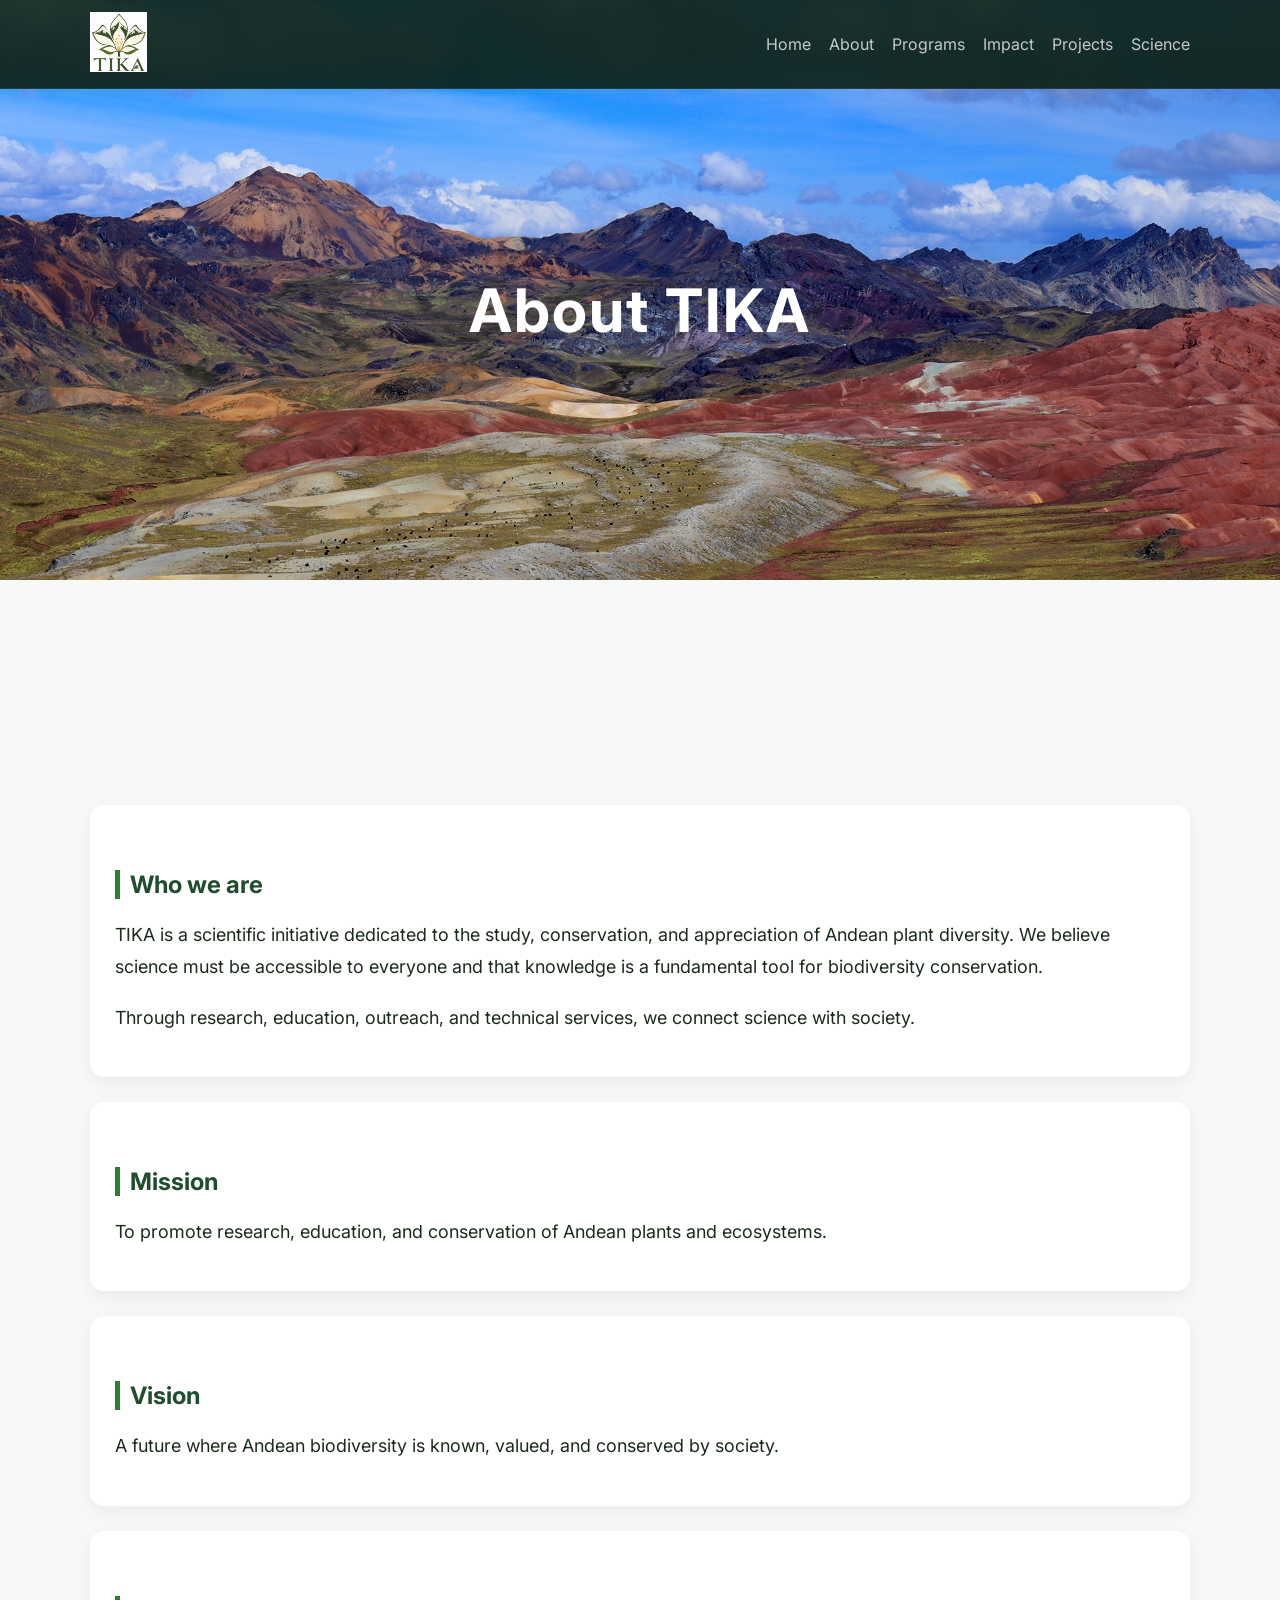
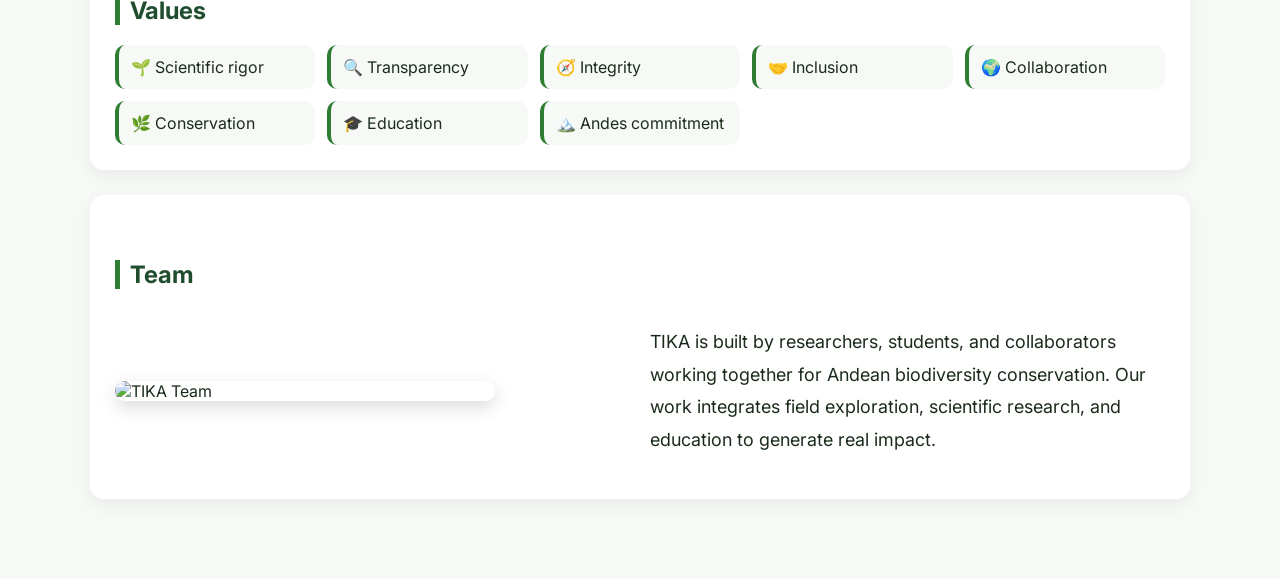
==== about.html @ 6684f962 "about.html" ====
<!DOCTYPE html>
<html lang="en">
<head>
  <meta charset="UTF-8">
  <meta name="viewport" content="width=device-width, initial-scale=1.0">

  <title>About | TIKA</title>

  <link rel="stylesheet" href="style.css">
  <link href="https://fonts.googleapis.com/css2?family=Inter:wght@300;400;600;700&display=swap" rel="stylesheet">

  <style>

  /* HEADER */
  header {
    position: fixed;
    top: 0;
    width: 100%;
    background: rgba(10, 30, 18, 0.88);
    backdrop-filter: blur(12px);
    z-index: 1000;
    border-bottom: 1px solid rgba(255,255,255,0.08);
  }

  .header-container {
    max-width: 1100px;
    margin: auto;
    display: flex;
    justify-content: flex-start;
    align-items: center;
    padding: 12px 20px;
  }

  nav {
    margin-left: auto;
    display: flex;
    gap: 18px;
  }

  .logo img {
    height: 60px;
  }

  nav a {
    color: white;
    text-decoration: none;
    font-size: 16px;
    opacity: 0.75;
    transition: 0.3s;
  }

  nav a:hover {
    opacity: 1;
  }

  /* HERO */
  .hero {
    height: 60vh;
    background-image: url("background2.JPG");
    background-size: cover;
    background-position: center;
    background-repeat: no-repeat;

    display: flex;
    justify-content: center;
    align-items: center;
    text-align: center;

    color: white;
    padding: 20px;
  }

  .hero h1 {
  font-size: 60px;
  margin-bottom: 10px;
  letter-spacing: 2px;
  color: white;
}

  /* CONTENIDO */
  .container {
    max-width: 1100px;
    margin: auto;
    padding: 120px 20px 80px;
    color: #1b2b1b;
  }

  h1 {
    color: #1f4d2e;
    font-size: 45px;
  }

  h2 {
    margin-top: 40px;
    color: #1f4d2e;
  }

  p {
    font-size: 18px;
    line-height: 1.8;
  }

  /* SECCIONES */
  .section {
    margin-top: 25px;
    padding: 25px;
    background: white;
    border-radius: 14px;
    box-shadow: 0 6px 18px rgba(0,0,0,0.06);
  }

  /* VALUES */
  .values {
    display: grid;
    grid-template-columns: repeat(auto-fit, minmax(180px, 1fr));
    gap: 12px;
  }

  .value-card {
    background: #f7f9f7;
    padding: 12px;
    border-left: 4px solid #2e7d32;
    border-radius: 10px;
  }

  /* TEAM */
  .team {
    display: grid;
    grid-template-columns: 1fr 1fr;
    gap: 20px;
    align-items: center;
  }

  .team img {
    width: 100%;
    max-width: 380px;
    border-radius: 14px;
    box-shadow: 0 6px 18px rgba(0,0,0,0.15);
  }

  @media (max-width: 768px) {
    .team {
      grid-template-columns: 1fr;
      text-align: center;
    }
  }

  </style>
</head>

<body>

<!-- HEADER -->
<header>
  <div class="header-container">

    <div class="logo">
      <img src="logo.png" alt="TIKA Logo">
    </div>

    <nav>
      <a href="index.html">Home</a>
      <a href="about.html">About</a>
      <a href="programs.html">Programs</a>
      <a href="impact.html">Impact</a>
      <a href="projects.html">Projects</a>
      <a href="science.html">Science</a>
      
    </nav>

  </div>
</header>

<!-- HERO (CORRECTO) -->
<section class="hero">
  <h1>About TIKA</h1>
</section>

<!-- CONTENT -->
<div class="container">

<!-- INTRO -->
<div class="section">
  <h2>Who we are</h2>
  <p>
    TIKA is a scientific initiative dedicated to the study, conservation, and appreciation of Andean plant diversity.
    We believe science must be accessible to everyone and that knowledge is a fundamental tool for biodiversity conservation.
  </p>
  <p>
    Through research, education, outreach, and technical services, we connect science with society.
  </p>
</div>

<!-- MISSION -->
<div class="section">
  <h2>Mission</h2>
  <p>To promote research, education, and conservation of Andean plants and ecosystems.</p>
</div>

<!-- VISION -->
<div class="section">
  <h2>Vision</h2>
  <p>A future where Andean biodiversity is known, valued, and conserved by society.</p>
</div>

<!-- VALUES -->
<div class="section">
  <h2>Values</h2>

  <div class="values">
    <div class="value-card">🌱 Scientific rigor</div>
    <div class="value-card">🔍 Transparency</div>
    <div class="value-card">🧭 Integrity</div>
    <div class="value-card">🤝 Inclusion</div>
    <div class="value-card">🌍 Collaboration</div>
    <div class="value-card">🌿 Conservation</div>
    <div class="value-card">🎓 Education</div>
    <div class="value-card">🏔️ Andes commitment</div>
  </div>

</div>

<!-- TEAM -->
<div class="section">
  <h2>Team</h2>

  <div class="team">

    <img src="team.JPG" alt="TIKA Team">

    <p>
      TIKA is built by researchers, students, and collaborators working together for Andean biodiversity conservation.
      Our work integrates field exploration, scientific research, and education to generate real impact.
    </p>

  </div>

</div>

</div>

</body>
</html>
---- style.css ----
/* =========================
   TIKA GLOBAL STYLE
========================= */

body {
  margin: 0;
  font-family: "Inter", sans-serif;
  background: #f7f9f7;
  color: #1b2b1b;
}

/* =========================
   HEADER
========================= */

header {
  position: fixed;
  top: 0;
  width: 100%;
  background: rgba(16, 45, 28, 0.92);
  backdrop-filter: blur(10px);
  z-index: 1000;
}

.header-container {
  max-width: 1100px;
  margin: auto;
  display: flex;
  justify-content: flex-start;
  align-items: center;
  padding: 12px 20px;
}

nav {
  display: flex;
  gap: 18px;
  margin-left: auto;
}

nav a {
  color: white;
  text-decoration: none;
  font-size: 14px;
  font-weight: 400;
  opacity: 0.85;
  white-space: nowrap;
}

nav a:hover {
  opacity: 1;
}

.logo img {
  height: 45px;
}

/* =========================
   HERO
========================= */

.hero {
  height: 95vh;

  background-size: cover;
  background-position: center;
  background-repeat: no-repeat;

  display: flex;
  flex-direction: column;
  justify-content: center;
  align-items: center;
  text-align: center;

  color: white;
  padding: 20px;
}

/* INDEX */
.index-hero {
  background-image: url("background.JPG");
}

/* SCIENCE */
.science-hero {
  background-image: url("background1.JPG");
}

/* ABOUT */
.about-hero {
  background-image: url("background2.JPG");
}

.hero h1 {
  font-size: 64px;
  margin-bottom: 10px;
  letter-spacing: 2px;
}

.hero p.main {
  font-size: 34px;
  font-weight: 700;
  max-width: 900px;
  margin: 10px 0;
}

.hero p.sub {
  font-size: 20px;
  opacity: 0.95;
  max-width: 750px;
}

.btn {
  margin-top: 20px;
  padding: 12px 22px;
  background: #2e7d32;
  color: white;
  text-decoration: none;
  border-radius: 25px;
}

/* =========================
   CONTENT
========================= */

.container {
  max-width: 1100px;
  margin: auto;
  padding: 80px 20px;
}

section {
  margin-bottom: 80px;
}

h1 {
  color: #1f4d2e;
  font-size: 42px;
}

h2 {
  color: #1f4d2e;
  border-left: 5px solid #2e7d32;
  padding-left: 10px;
}

/* =========================
   GRIDS / CARDS
========================= */

.grid {
  display: grid;
  grid-template-columns: repeat(auto-fit, minmax(250px, 1fr));
  gap: 20px;
}

.card {
  background: white;
  padding: 22px;
  border-radius: 12px;
  box-shadow: 0 4px 14px rgba(0,0,0,0.08);
}

/* =========================
   SCIENCE BLOCKS
========================= */

.block {
  display: grid;
  grid-template-columns: 1fr 1fr;
  gap: 25px;
  align-items: center;

  background: white;
  padding: 20px;
  border-radius: 14px;
  margin-bottom: 25px;
  box-shadow: 0 6px 18px rgba(0,0,0,0.06);
}

.block img {
  width: 100%;
  max-width: 420px;
  height: 280px;
  object-fit: cover;

  border-radius: 14px;
  box-shadow: 0 6px 18px rgba(0,0,0,0.15);
  transition: 0.3s;
}

.block img:hover {
  transform: scale(1.02);
}

/* =========================
   FOOTER
========================= */

footer {
  background: #0f2a18;
  color: white;
  text-align: center;
  padding: 30px;
}

/* =========================
   RESPONSIVE
========================= */

@media (max-width: 768px) {

  .hero h1 {
    font-size: 38px;
  }

  .hero p.main {
    font-size: 22px;
  }

  .block {
    grid-template-columns: 1fr;
    text-align: center;
  }

  .block img {
    margin: auto;
  }
}
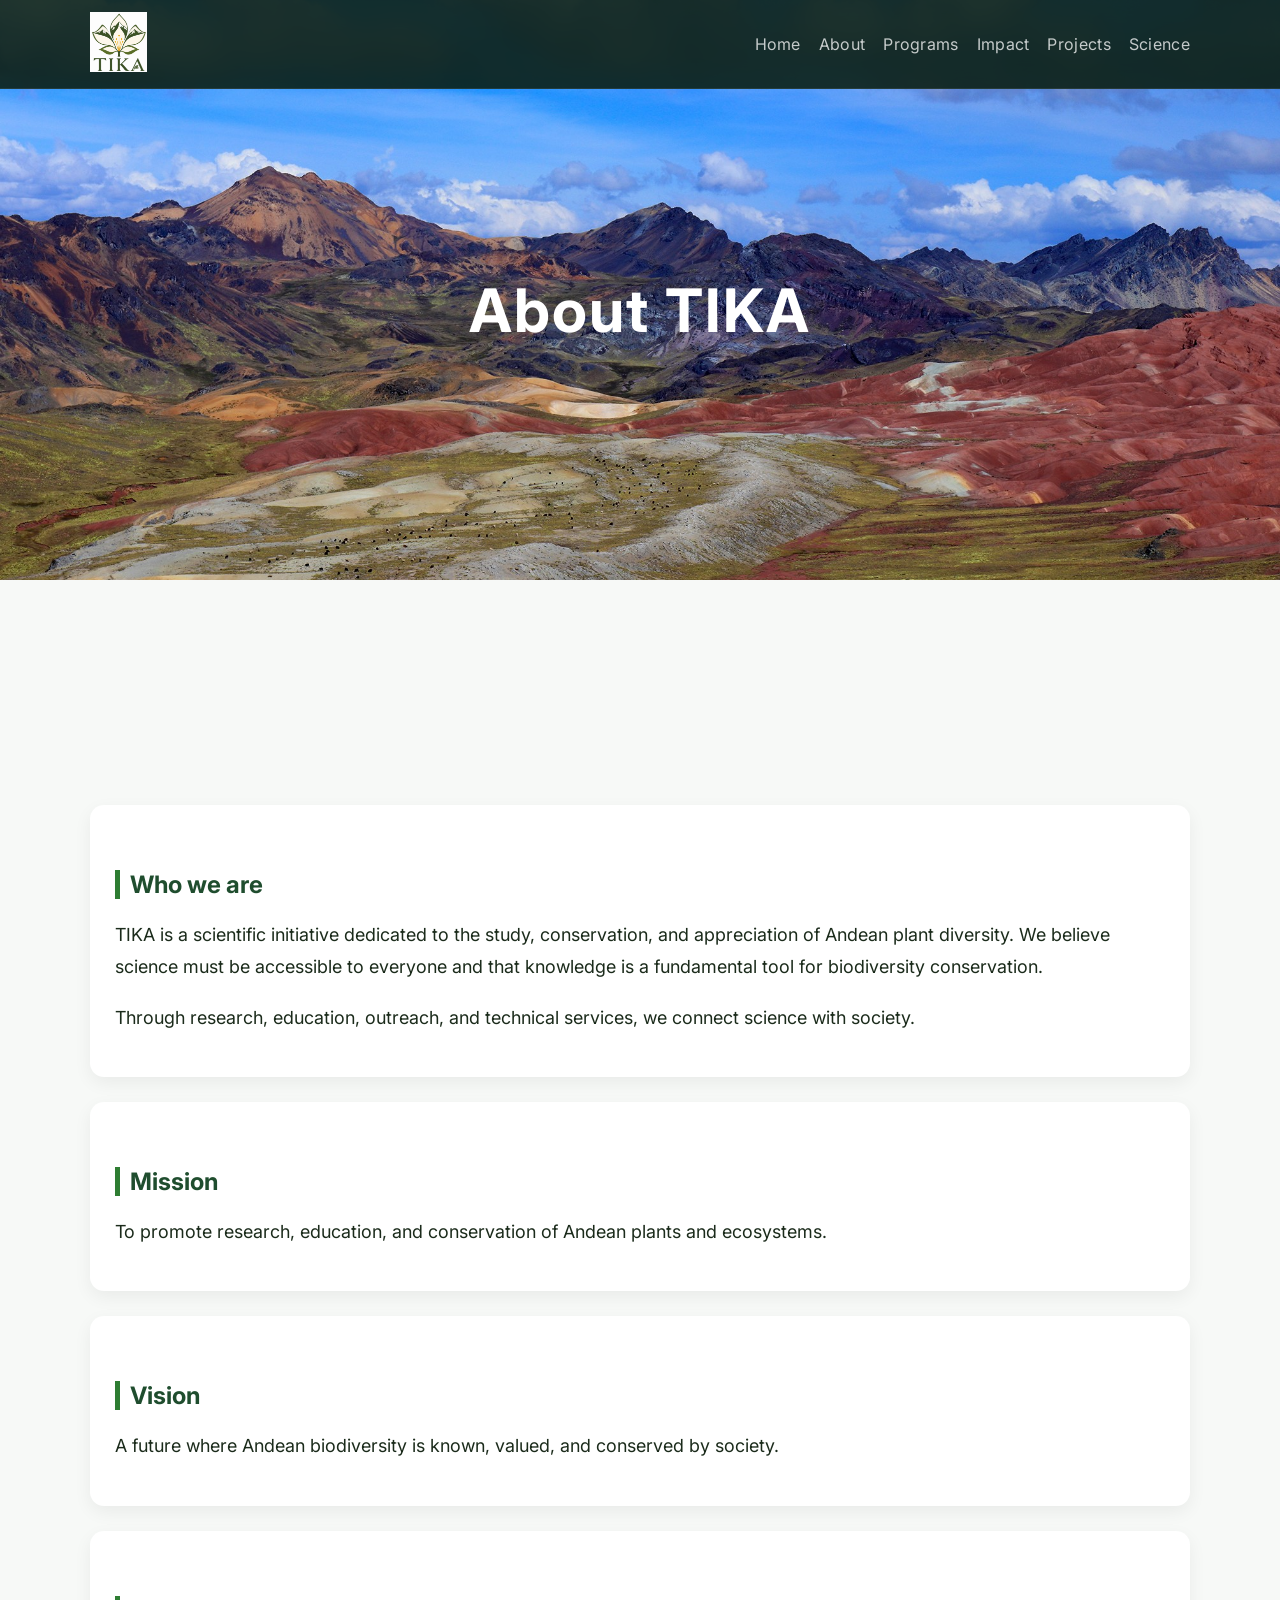
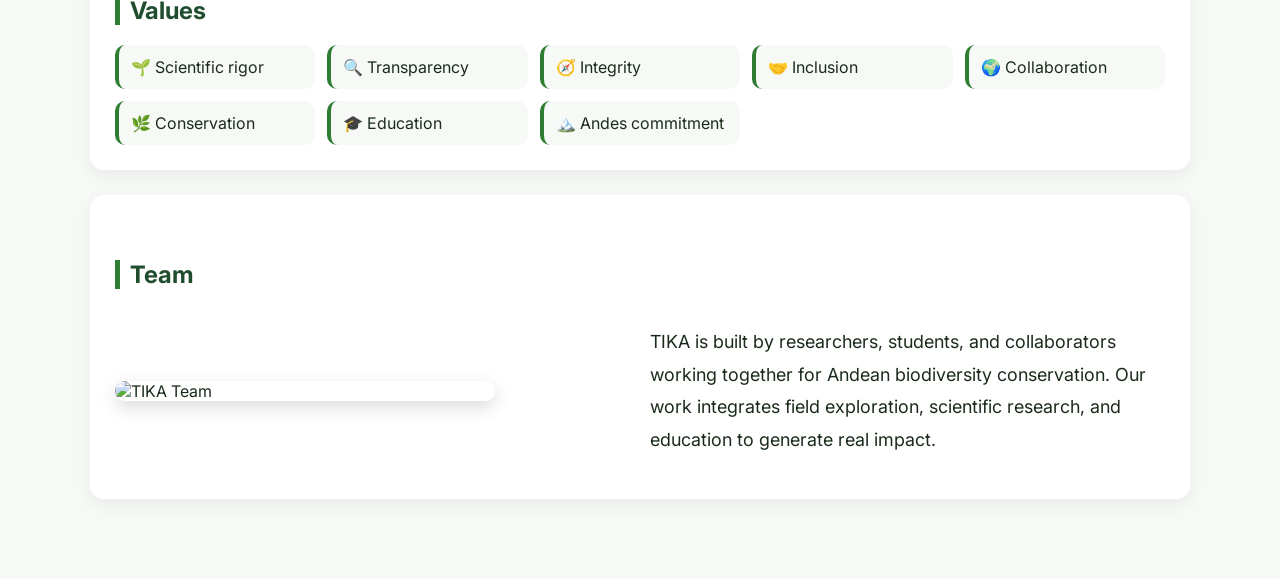
==== commit 2e1a2abc: "about.html" ====
--- a/about.html
+++ b/about.html
@@ -172,7 +172,7 @@
 </header>
 
 <!-- HERO (CORRECTO) -->
-<section class="hero">
+<section class="hero about-hero">
   <h1>About TIKA</h1>
 </section>
 
--- a/style.css
+++ b/style.css
@@ -1,4 +1,3 @@
-
 /* =========================
    TIKA GLOBAL STYLE
 ========================= */
@@ -41,22 +40,25 @@
 nav a {
   color: white;
   text-decoration: none;
-  font-size: 14px;
+  font-size: 15px;
   font-weight: 400;
   opacity: 0.85;
   white-space: nowrap;
+  letter-spacing: 0.3px;
+  transition: 0.3s;
 }
 
 nav a:hover {
   opacity: 1;
 }
 
+/* LOGO */
 .logo img {
-  height: 45px;
-}
-
-/* =========================
-   HERO
+  height: 60px;
+}
+
+/* =========================
+   HERO BASE
 ========================= */
 
 .hero {
@@ -76,25 +78,25 @@
   padding: 20px;
 }
 
-/* INDEX */
+/* HERO BACKGROUNDS */
 .index-hero {
   background-image: url("background.JPG");
 }
 
-/* SCIENCE */
 .science-hero {
   background-image: url("background1.JPG");
 }
 
-/* ABOUT */
 .about-hero {
   background-image: url("background2.JPG");
 }
 
+/* HERO TEXT (UNIFICADO) */
 .hero h1 {
   font-size: 64px;
   margin-bottom: 10px;
   letter-spacing: 2px;
+  color: white;
 }
 
 .hero p.main {
@@ -102,14 +104,17 @@
   font-weight: 700;
   max-width: 900px;
   margin: 10px 0;
+  color: white;
 }
 
 .hero p.sub {
   font-size: 20px;
   opacity: 0.95;
   max-width: 750px;
-}
-
+  color: white;
+}
+
+/* BOTÓN */
 .btn {
   margin-top: 20px;
   padding: 12px 22px;
@@ -145,7 +150,7 @@
 }
 
 /* =========================
-   GRIDS / CARDS
+   GRID / CARDS
 ========================= */
 
 .grid {
@@ -181,7 +186,7 @@
 .block img {
   width: 100%;
   max-width: 420px;
-  height: 280px;
+  height: 300px;
   object-fit: cover;
 
   border-radius: 14px;
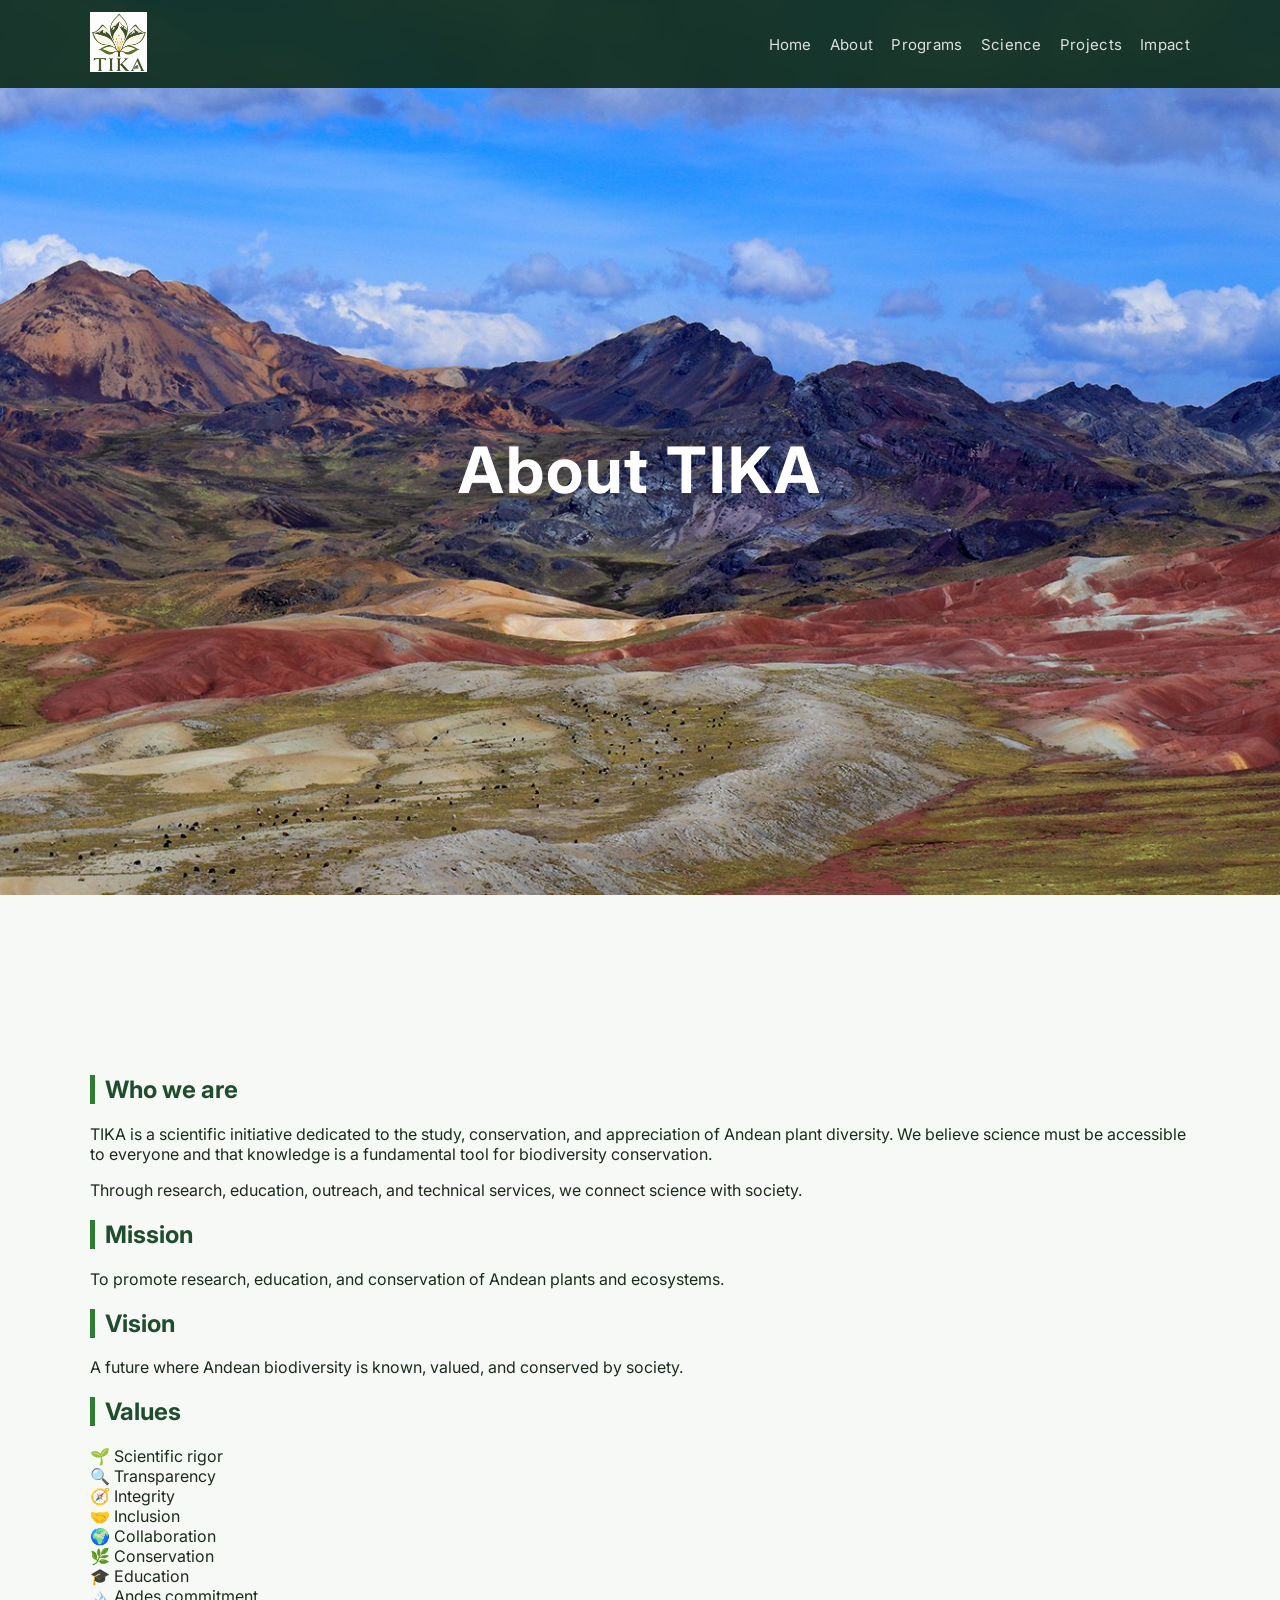
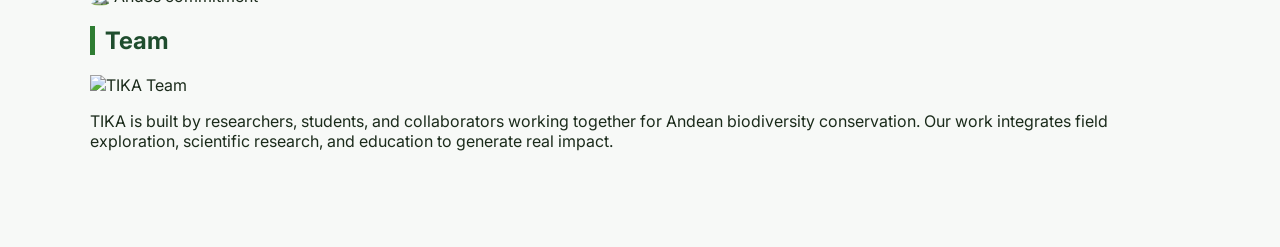
==== commit 277962f7: "about.html" ====
--- a/about.html
+++ b/about.html
@@ -8,149 +8,11 @@
 
   <link rel="stylesheet" href="style.css">
   <link href="https://fonts.googleapis.com/css2?family=Inter:wght@300;400;600;700&display=swap" rel="stylesheet">
-
-  <style>
-
-  /* HEADER */
-  header {
-    position: fixed;
-    top: 0;
-    width: 100%;
-    background: rgba(10, 30, 18, 0.88);
-    backdrop-filter: blur(12px);
-    z-index: 1000;
-    border-bottom: 1px solid rgba(255,255,255,0.08);
-  }
-
-  .header-container {
-    max-width: 1100px;
-    margin: auto;
-    display: flex;
-    justify-content: flex-start;
-    align-items: center;
-    padding: 12px 20px;
-  }
-
-  nav {
-    margin-left: auto;
-    display: flex;
-    gap: 18px;
-  }
-
-  .logo img {
-    height: 60px;
-  }
-
-  nav a {
-    color: white;
-    text-decoration: none;
-    font-size: 16px;
-    opacity: 0.75;
-    transition: 0.3s;
-  }
-
-  nav a:hover {
-    opacity: 1;
-  }
-
-  /* HERO */
-  .hero {
-    height: 60vh;
-    background-image: url("background2.JPG");
-    background-size: cover;
-    background-position: center;
-    background-repeat: no-repeat;
-
-    display: flex;
-    justify-content: center;
-    align-items: center;
-    text-align: center;
-
-    color: white;
-    padding: 20px;
-  }
-
-  .hero h1 {
-  font-size: 60px;
-  margin-bottom: 10px;
-  letter-spacing: 2px;
-  color: white;
-}
-
-  /* CONTENIDO */
-  .container {
-    max-width: 1100px;
-    margin: auto;
-    padding: 120px 20px 80px;
-    color: #1b2b1b;
-  }
-
-  h1 {
-    color: #1f4d2e;
-    font-size: 45px;
-  }
-
-  h2 {
-    margin-top: 40px;
-    color: #1f4d2e;
-  }
-
-  p {
-    font-size: 18px;
-    line-height: 1.8;
-  }
-
-  /* SECCIONES */
-  .section {
-    margin-top: 25px;
-    padding: 25px;
-    background: white;
-    border-radius: 14px;
-    box-shadow: 0 6px 18px rgba(0,0,0,0.06);
-  }
-
-  /* VALUES */
-  .values {
-    display: grid;
-    grid-template-columns: repeat(auto-fit, minmax(180px, 1fr));
-    gap: 12px;
-  }
-
-  .value-card {
-    background: #f7f9f7;
-    padding: 12px;
-    border-left: 4px solid #2e7d32;
-    border-radius: 10px;
-  }
-
-  /* TEAM */
-  .team {
-    display: grid;
-    grid-template-columns: 1fr 1fr;
-    gap: 20px;
-    align-items: center;
-  }
-
-  .team img {
-    width: 100%;
-    max-width: 380px;
-    border-radius: 14px;
-    box-shadow: 0 6px 18px rgba(0,0,0,0.15);
-  }
-
-  @media (max-width: 768px) {
-    .team {
-      grid-template-columns: 1fr;
-      text-align: center;
-    }
-  }
-
-  </style>
 </head>
 
 <body>
 
-<!-- HEADER -->
+<!-- HEADER (MISMO QUE INDEX) -->
 <header>
   <div class="header-container">
 
@@ -162,16 +24,15 @@
       <a href="index.html">Home</a>
       <a href="about.html">About</a>
       <a href="programs.html">Programs</a>
+      <a href="science.html">Science</a>
+      <a href="projects.html">Projects</a>
       <a href="impact.html">Impact</a>
-      <a href="projects.html">Projects</a>
-      <a href="science.html">Science</a>
-      
     </nav>
 
   </div>
 </header>
 
-<!-- HERO (CORRECTO) -->
+<!-- HERO (USA TU CSS GLOBAL) -->
 <section class="hero about-hero">
   <h1>About TIKA</h1>
 </section>
@@ -179,65 +40,67 @@
 <!-- CONTENT -->
 <div class="container">
 
-<!-- INTRO -->
-<div class="section">
-  <h2>Who we are</h2>
-  <p>
-    TIKA is a scientific initiative dedicated to the study, conservation, and appreciation of Andean plant diversity.
-    We believe science must be accessible to everyone and that knowledge is a fundamental tool for biodiversity conservation.
-  </p>
-  <p>
-    Through research, education, outreach, and technical services, we connect science with society.
-  </p>
-</div>
+  <!-- WHO WE ARE -->
+  <div class="section">
+    <h2>Who we are</h2>
 
-<!-- MISSION -->
-<div class="section">
-  <h2>Mission</h2>
-  <p>To promote research, education, and conservation of Andean plants and ecosystems.</p>
-</div>
+    <p>
+      TIKA is a scientific initiative dedicated to the study, conservation, and appreciation of Andean plant diversity.
+      We believe science must be accessible to everyone and that knowledge is a fundamental tool for biodiversity conservation.
+    </p>
 
-<!-- VISION -->
-<div class="section">
-  <h2>Vision</h2>
-  <p>A future where Andean biodiversity is known, valued, and conserved by society.</p>
-</div>
-
-<!-- VALUES -->
-<div class="section">
-  <h2>Values</h2>
-
-  <div class="values">
-    <div class="value-card">🌱 Scientific rigor</div>
-    <div class="value-card">🔍 Transparency</div>
-    <div class="value-card">🧭 Integrity</div>
-    <div class="value-card">🤝 Inclusion</div>
-    <div class="value-card">🌍 Collaboration</div>
-    <div class="value-card">🌿 Conservation</div>
-    <div class="value-card">🎓 Education</div>
-    <div class="value-card">🏔️ Andes commitment</div>
+    <p>
+      Through research, education, outreach, and technical services, we connect science with society.
+    </p>
   </div>
 
-</div>
+  <!-- MISSION -->
+  <div class="section">
+    <h2>Mission</h2>
+    <p>To promote research, education, and conservation of Andean plants and ecosystems.</p>
+  </div>
 
-<!-- TEAM -->
-<div class="section">
-  <h2>Team</h2>
+  <!-- VISION -->
+  <div class="section">
+    <h2>Vision</h2>
+    <p>A future where Andean biodiversity is known, valued, and conserved by society.</p>
+  </div>
 
-  <div class="team">
+  <!-- VALUES -->
+  <div class="section">
+    <h2>Values</h2>
 
-    <img src="team.JPG" alt="TIKA Team">
+    <div class="values">
+      <div class="value-card">🌱 Scientific rigor</div>
+      <div class="value-card">🔍 Transparency</div>
+      <div class="value-card">🧭 Integrity</div>
+      <div class="value-card">🤝 Inclusion</div>
+      <div class="value-card">🌍 Collaboration</div>
+      <div class="value-card">🌿 Conservation</div>
+      <div class="value-card">🎓 Education</div>
+      <div class="value-card">🏔️ Andes commitment</div>
+    </div>
 
-    <p>
-      TIKA is built by researchers, students, and collaborators working together for Andean biodiversity conservation.
-      Our work integrates field exploration, scientific research, and education to generate real impact.
-    </p>
+  </div>
+
+  <!-- TEAM -->
+  <div class="section">
+    <h2>Team</h2>
+
+    <div class="team">
+
+      <img src="team.JPG" alt="TIKA Team">
+
+      <p>
+        TIKA is built by researchers, students, and collaborators working together for Andean biodiversity conservation.
+        Our work integrates field exploration, scientific research, and education to generate real impact.
+      </p>
+
+    </div>
 
   </div>
 
 </div>
 
-</div>
-
 </body>
 </html>
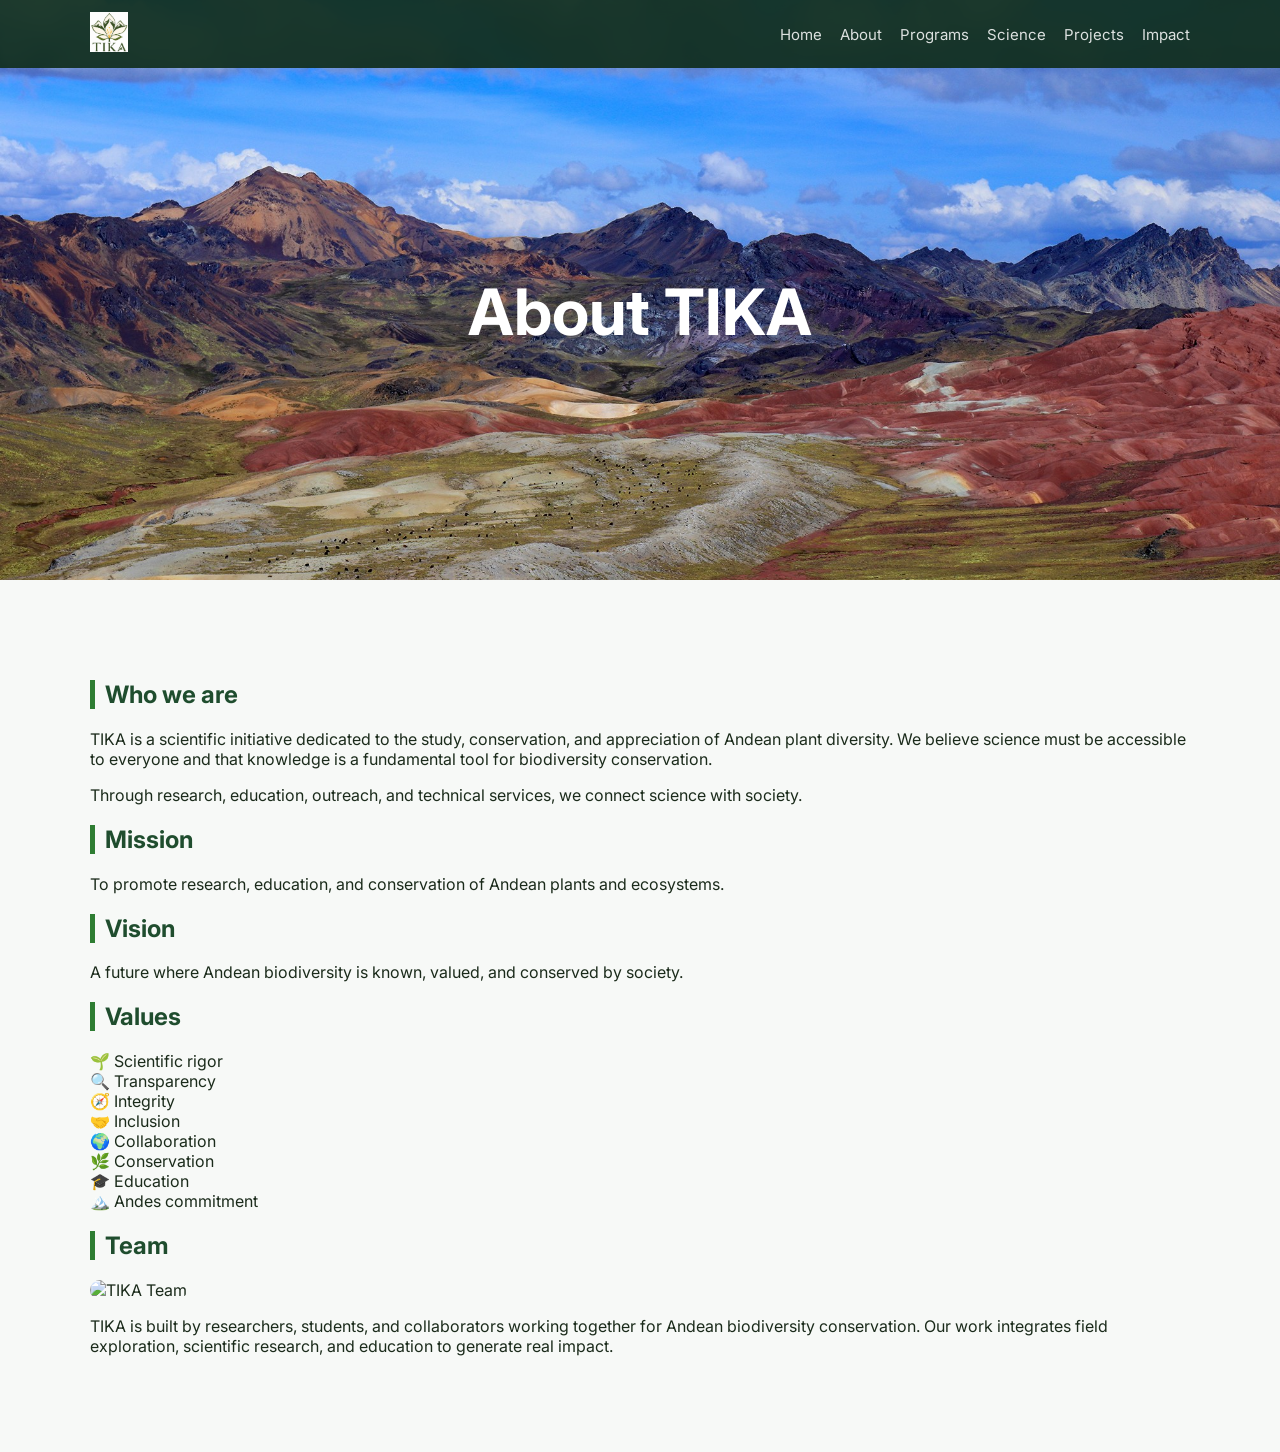
==== commit 606e87ac: "about.html" ====
--- a/about.html
+++ b/about.html
@@ -17,7 +17,7 @@
   <div class="header-container">
 
     <div class="logo">
-      <img src="logo.png" alt="TIKA Logo">
+      <img src="logo.png" alt="TIKA Logo" style="height:40px;">
     </div>
 
     <nav>
--- a/style.css
+++ b/style.css
@@ -10,7 +10,7 @@
 }
 
 /* =========================
-   HEADER
+   HEADER (GLOBAL)
 ========================= */
 
 header {
@@ -26,9 +26,12 @@
   max-width: 1100px;
   margin: auto;
   display: flex;
-  justify-content: flex-start;
   align-items: center;
   padding: 12px 20px;
+}
+
+.logo img {
+  height: 60px;
 }
 
 nav {
@@ -43,31 +46,19 @@
   font-size: 15px;
   font-weight: 400;
   opacity: 0.85;
+  transition: 0.3s;
   white-space: nowrap;
-  letter-spacing: 0.3px;
-  transition: 0.3s;
 }
 
 nav a:hover {
   opacity: 1;
 }
 
-/* LOGO */
-.logo img {
-  height: 60px;
-}
-
 /* =========================
    HERO BASE
 ========================= */
 
 .hero {
-  height: 95vh;
-
-  background-size: cover;
-  background-position: center;
-  background-repeat: no-repeat;
-
   display: flex;
   flex-direction: column;
   justify-content: center;
@@ -76,26 +67,32 @@
 
   color: white;
   padding: 20px;
-}
-
-/* HERO BACKGROUNDS */
+
+  background-size: cover;
+  background-position: center;
+  background-repeat: no-repeat;
+}
+
+/* HERO VARIANTS */
 .index-hero {
+  height: 95vh;
   background-image: url("background.JPG");
 }
 
 .science-hero {
+  height: 60vh;
   background-image: url("background1.JPG");
 }
 
 .about-hero {
+  height: 60vh;
   background-image: url("background2.JPG");
 }
 
-/* HERO TEXT (UNIFICADO) */
+/* HERO TEXT */
 .hero h1 {
   font-size: 64px;
   margin-bottom: 10px;
-  letter-spacing: 2px;
   color: white;
 }
 
@@ -103,7 +100,6 @@
   font-size: 34px;
   font-weight: 700;
   max-width: 900px;
-  margin: 10px 0;
   color: white;
 }
 
@@ -134,10 +130,7 @@
   padding: 80px 20px;
 }
 
-section {
-  margin-bottom: 80px;
-}
-
+/* TITULOS */
 h1 {
   color: #1f4d2e;
   font-size: 42px;
@@ -185,17 +178,20 @@
 
 .block img {
   width: 100%;
-  max-width: 420px;
   height: 300px;
   object-fit: cover;
-
   border-radius: 14px;
-  box-shadow: 0 6px 18px rgba(0,0,0,0.15);
-  transition: 0.3s;
-}
-
-.block img:hover {
-  transform: scale(1.02);
+}
+
+/* =========================
+   ABOUT - TEAM IMAGE FIX
+========================= */
+
+.team img {
+  width: 100%;
+  max-width: 280px;   /* 🔥 aquí controlas tamaño */
+  height: auto;
+  border-radius: 14px;
 }
 
 /* =========================
@@ -225,10 +221,5 @@
 
   .block {
     grid-template-columns: 1fr;
-    text-align: center;
   }
-
-  .block img {
-    margin: auto;
-  }
-}
+}
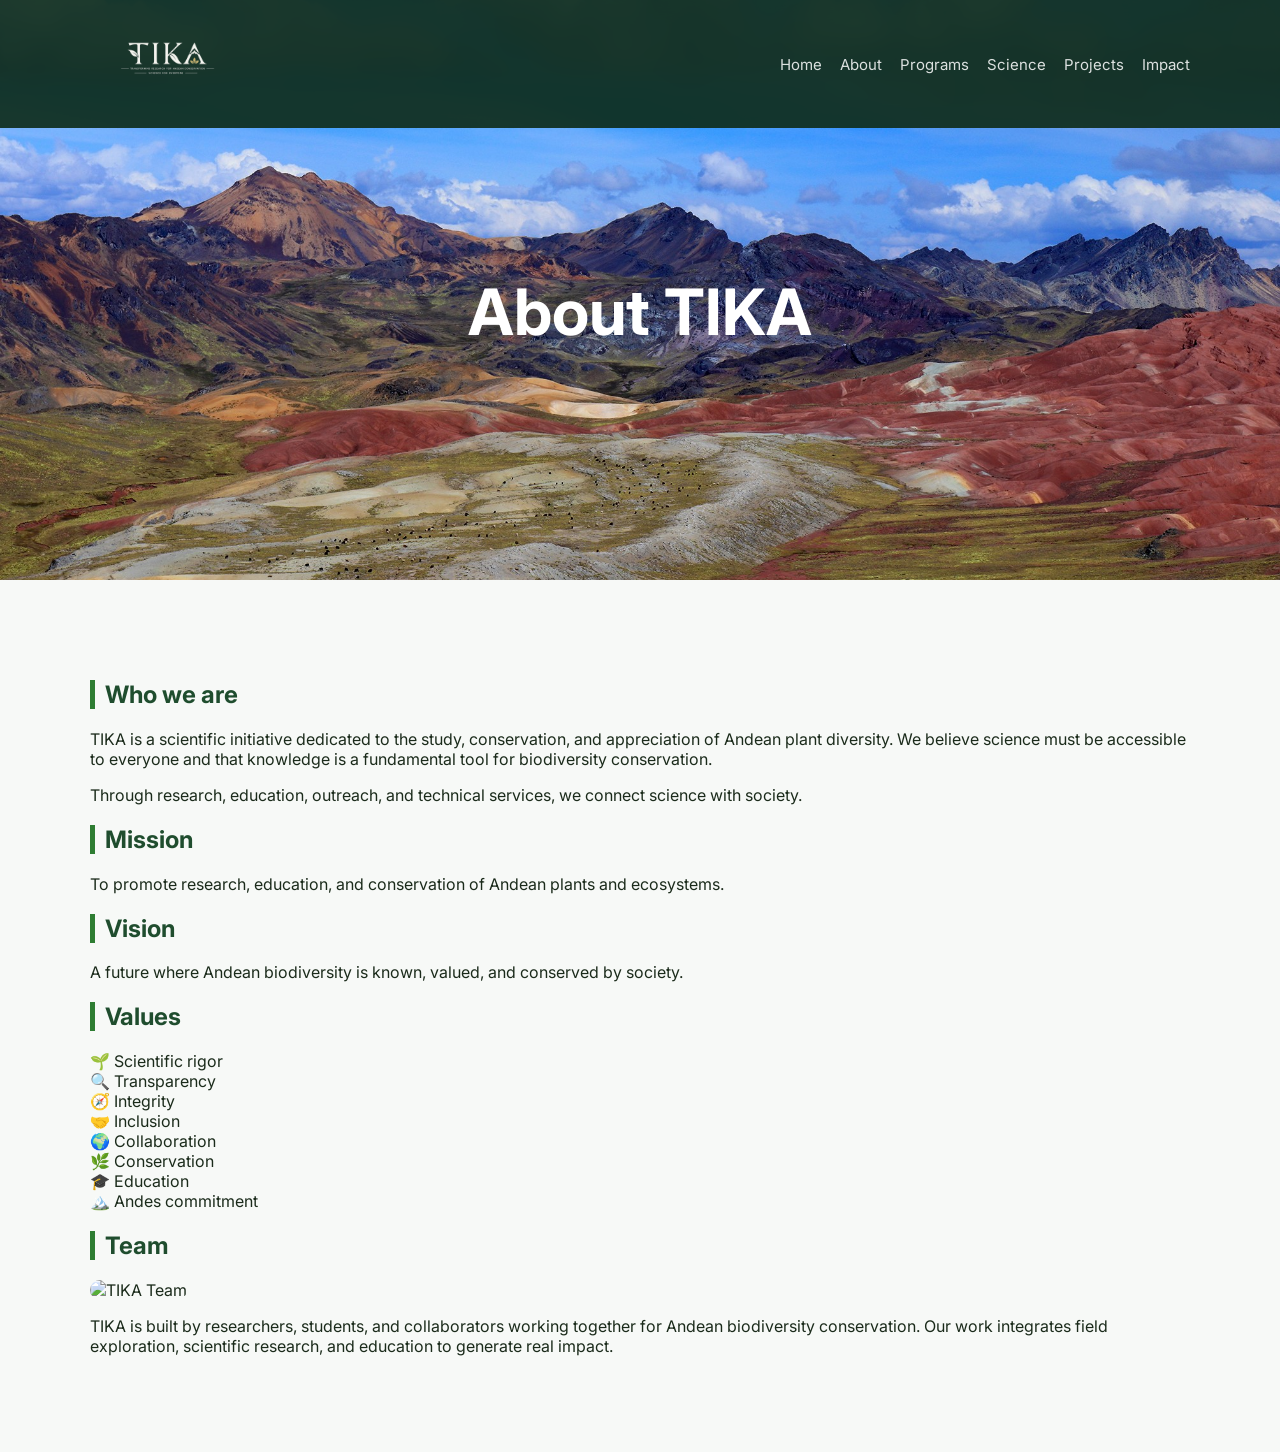
==== commit 7d8f60a0: "Update about.html" ====
--- a/about.html
+++ b/about.html
@@ -17,7 +17,7 @@
   <div class="header-container">
 
     <div class="logo">
-      <img src="logo.png" alt="TIKA Logo" style="height:40px;">
+      <img src="logo.png" alt="TIKA Logo">
     </div>
 
     <nav>
--- a/style.css
+++ b/style.css
@@ -31,7 +31,7 @@
 }
 
 .logo img {
-  height: 60px;
+  height: 100px;
 }
 
 nav {
@@ -89,6 +89,21 @@
   background-image: url("background2.JPG");
 }
 
+.programs-hero {
+  height: 60vh;
+  background-image: url("background3.JPG");
+}
+
+.impact-hero {
+  height: 60vh;
+  background-image: url("background4.JPG");
+}
+
+.projects-hero {
+  height: 60vh;
+  background-image: url("background5.JPG");
+}
+
 /* HERO TEXT */
 .hero h1 {
   font-size: 64px;
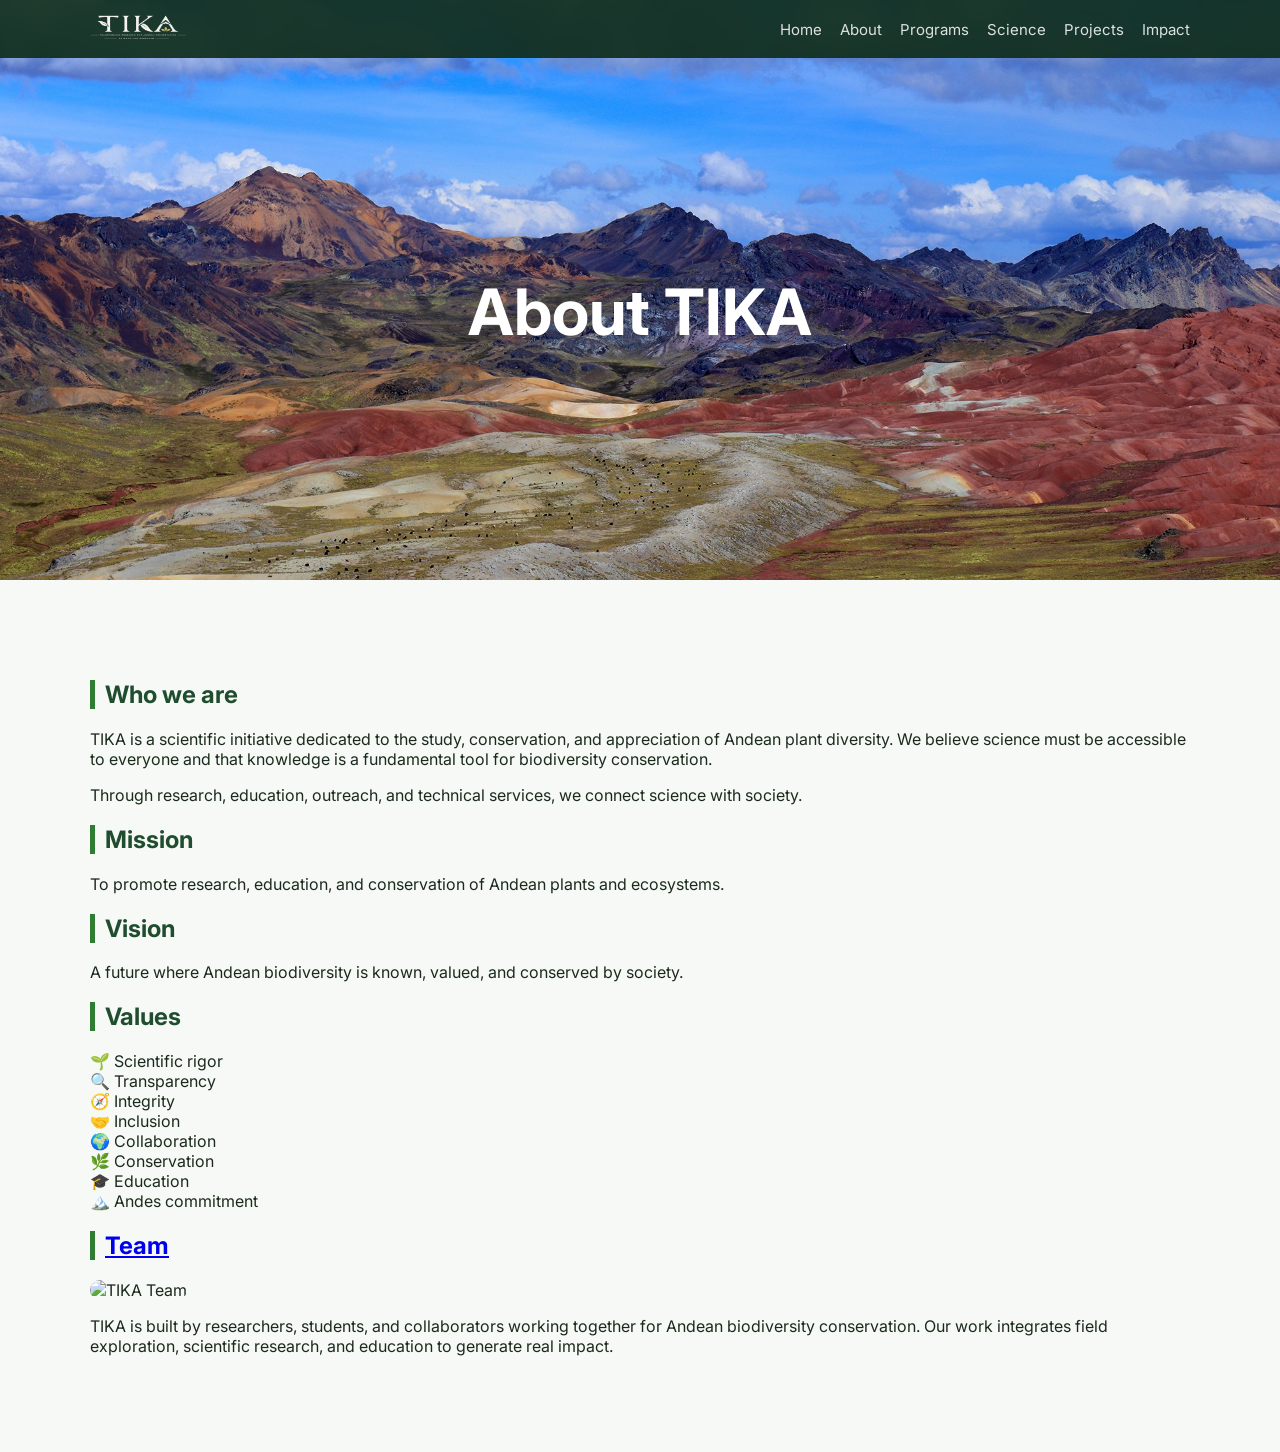
==== commit 7c7dd603: "Update about.html" ====
--- a/about.html
+++ b/about.html
@@ -85,7 +85,9 @@
 
   <!-- TEAM -->
   <div class="section">
-    <h2>Team</h2>
+    <h2>
+  <a class="team-link" href="team.html">Team</a>
+</h2>
 
     <div class="team">
 
--- a/style.css
+++ b/style.css
@@ -31,7 +31,9 @@
 }
 
 .logo img {
-  height: 100px;
+  height: 30px;
+  transform: scale(1.05);
+  transform-origin: left center;
 }
 
 nav {
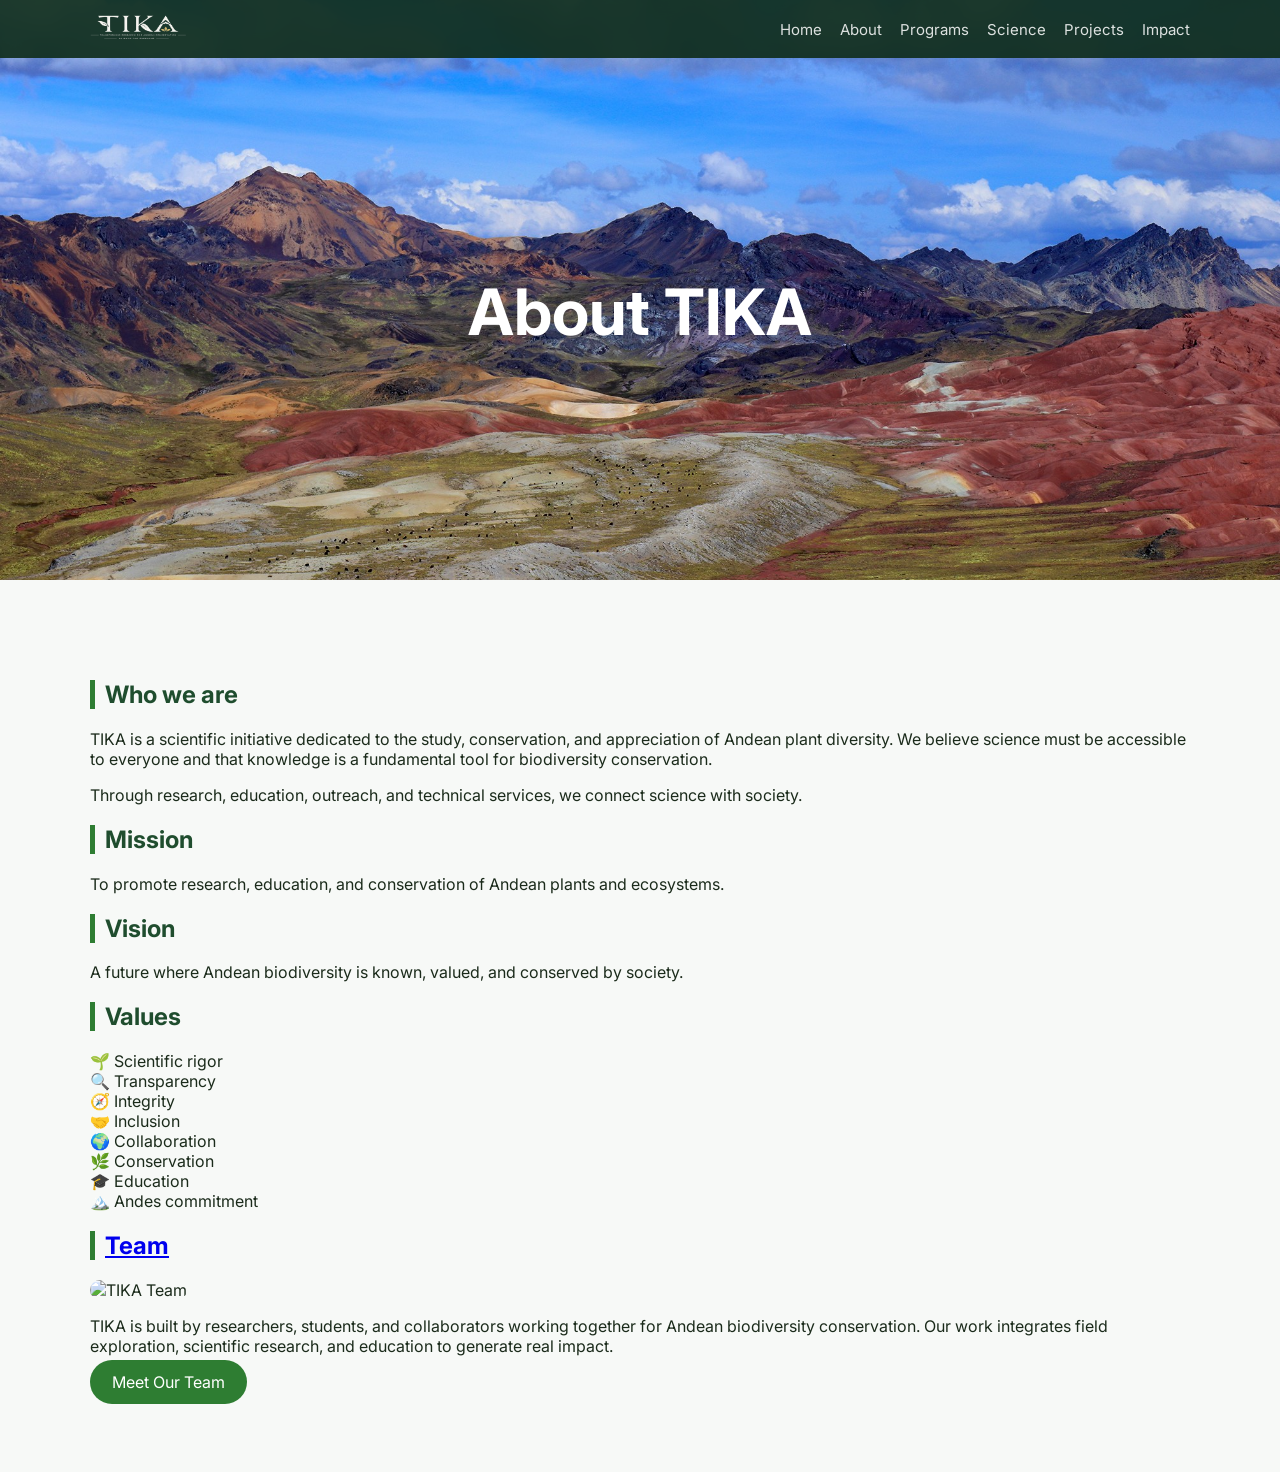
==== commit 06d80ea2: "Update about.html" ====
--- a/about.html
+++ b/about.html
@@ -97,6 +97,8 @@
         TIKA is built by researchers, students, and collaborators working together for Andean biodiversity conservation.
         Our work integrates field exploration, scientific research, and education to generate real impact.
       </p>
+    
+      <a class="btn" href="team.html">Meet Our Team</a>
 
     </div>
 
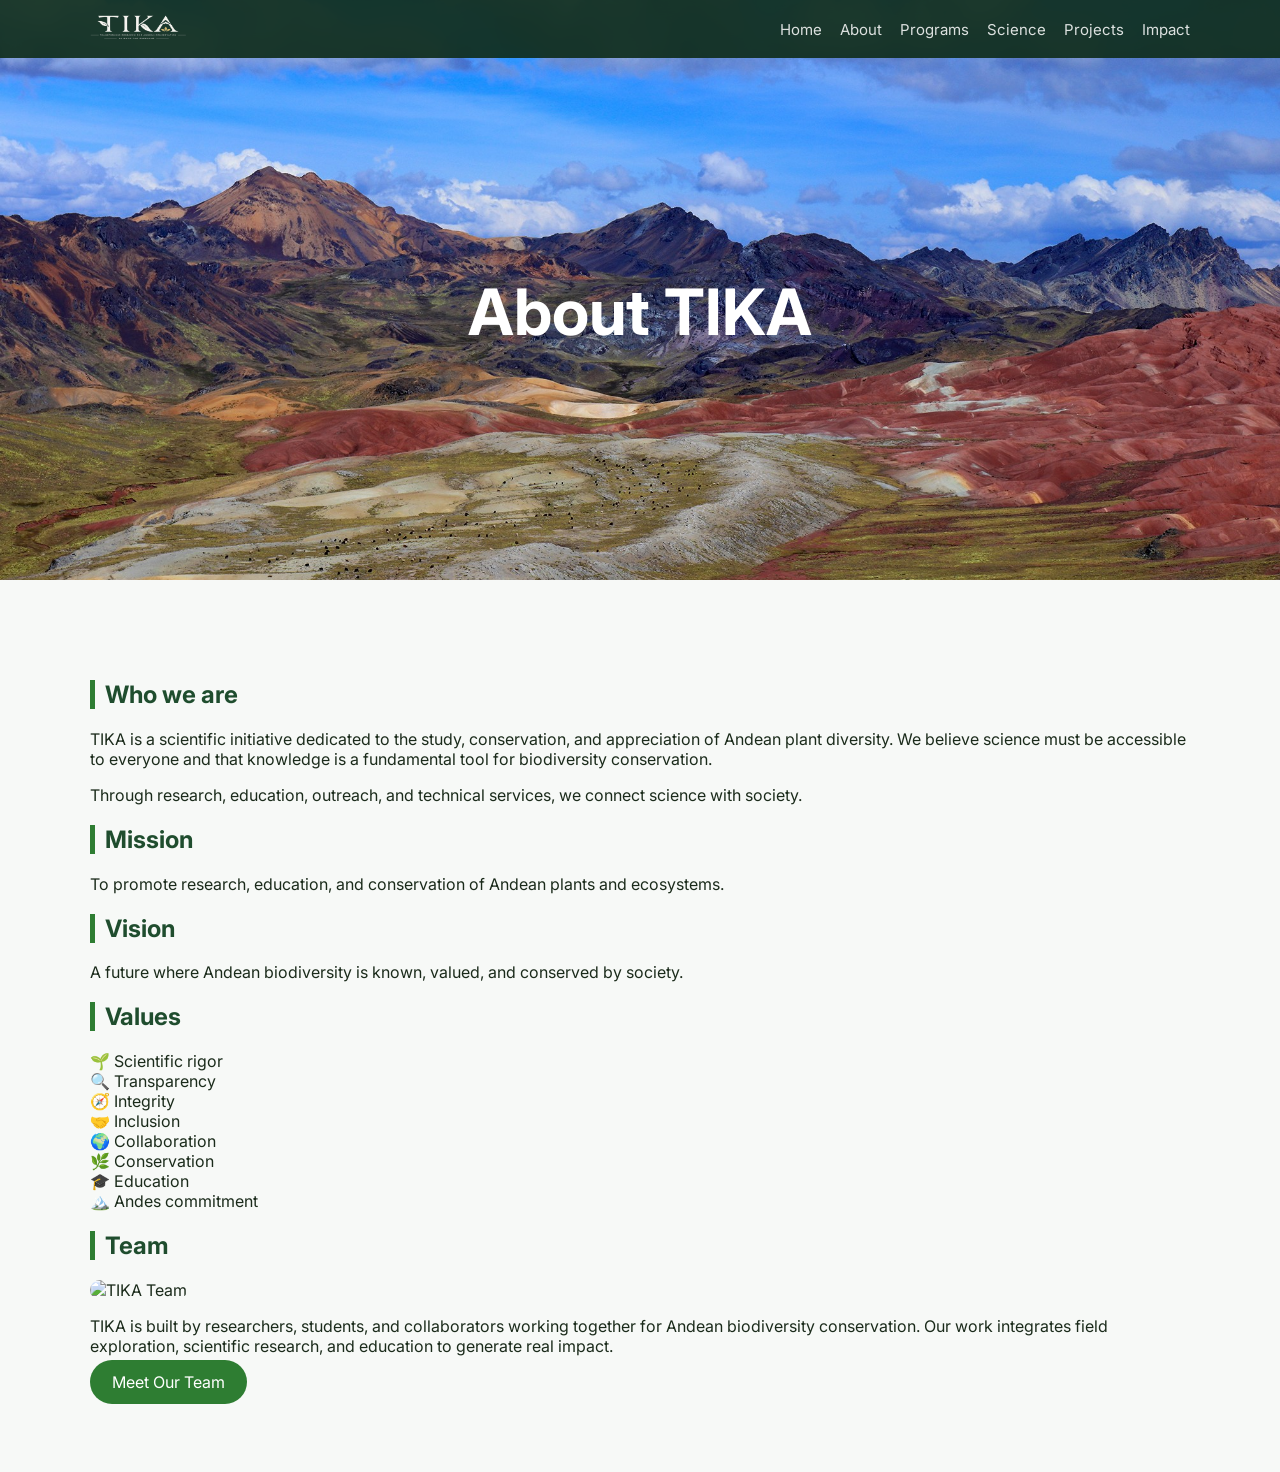
==== commit 31b59f32: "Update about.html" ====
--- a/about.html
+++ b/about.html
@@ -85,9 +85,7 @@
 
   <!-- TEAM -->
   <div class="section">
-    <h2>
-  <a class="team-link" href="team.html">Team</a>
-</h2>
+    <h2>Team</h2>
 
     <div class="team">
 
